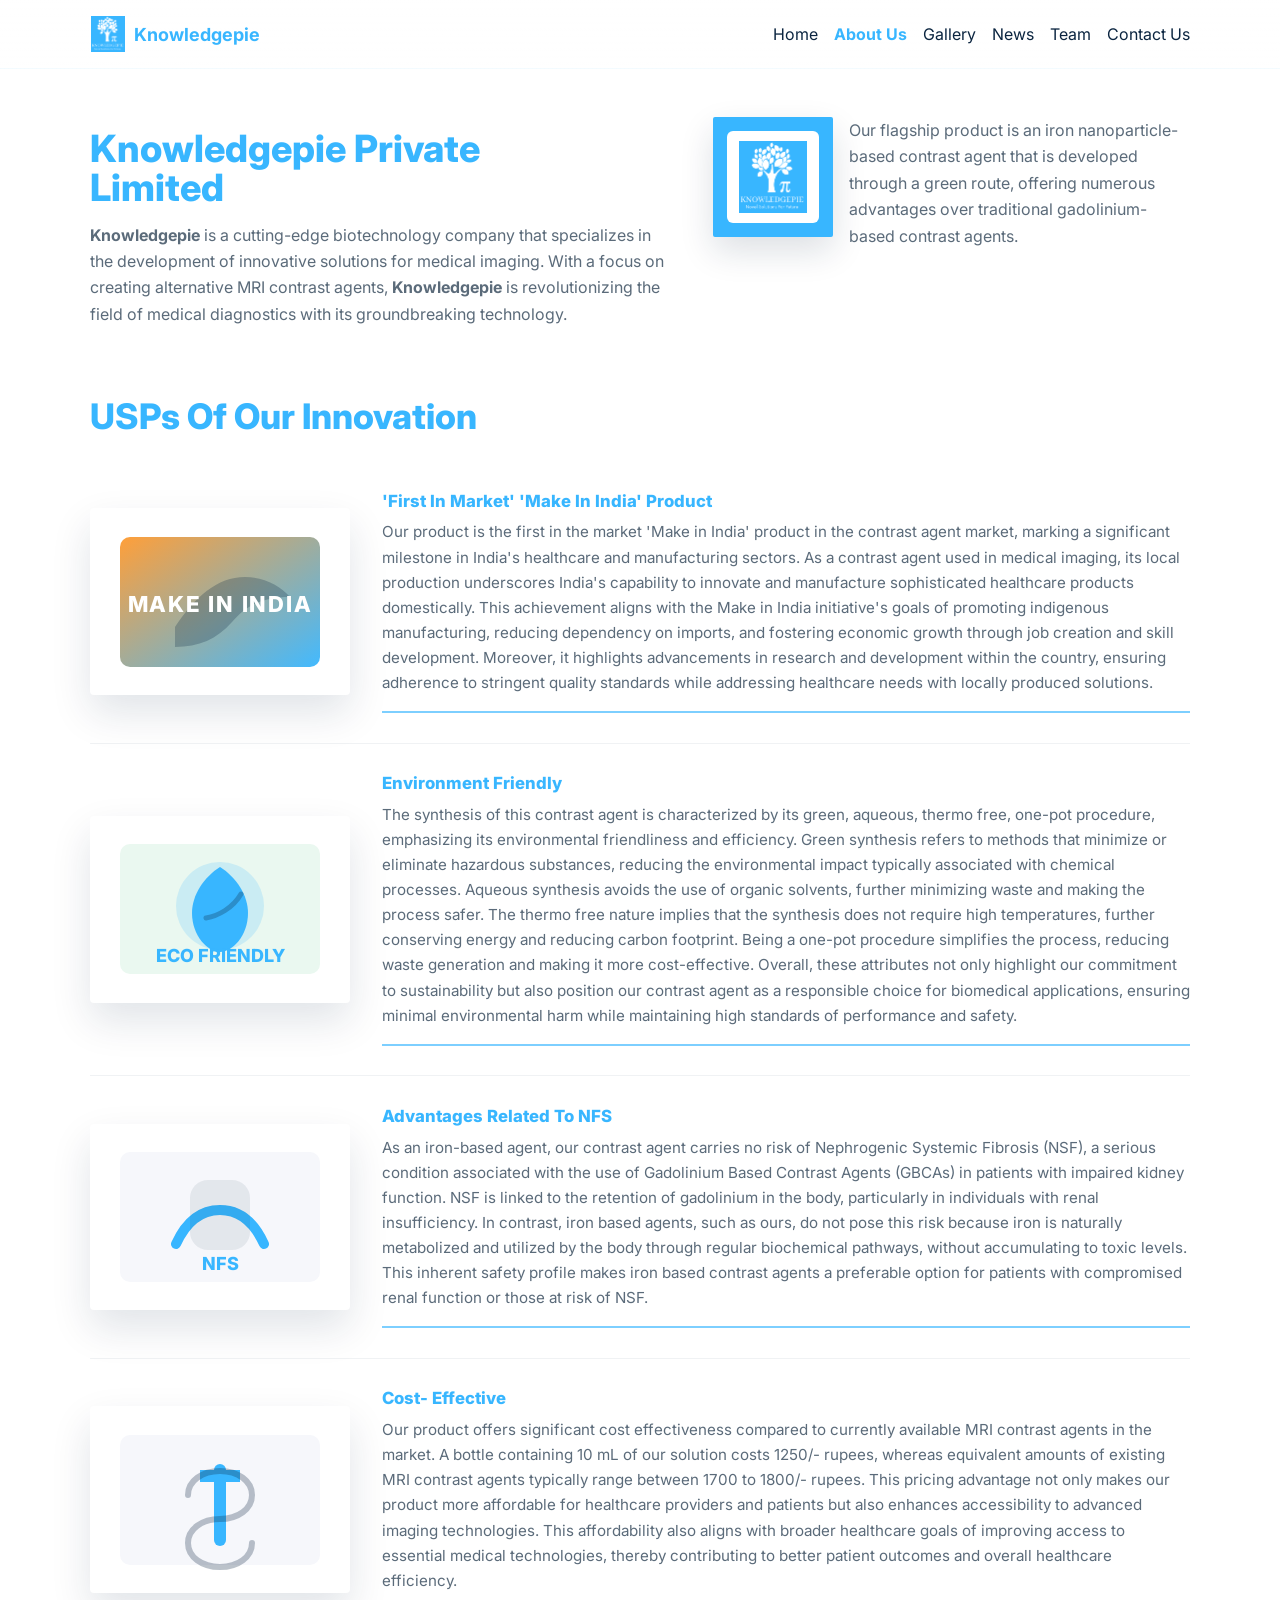
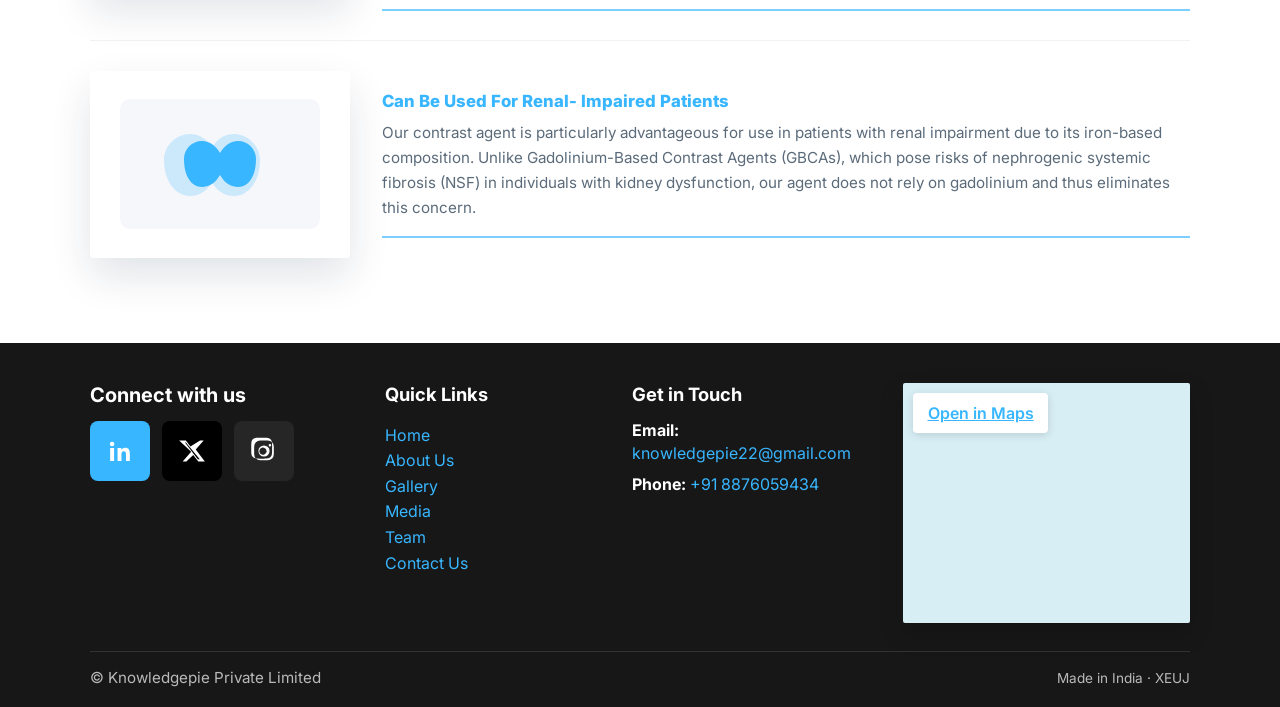
==== about.html @ c843dbf9 "first commit" ====
<!doctype html>
<html lang="en">
<head>
  <meta charset="utf-8" />
  <meta name="viewport" content="width=device-width,initial-scale=1" />
  <title>About Us - Knowledgepie</title>
  <link rel="preconnect" href="https://fonts.gstatic.com" crossorigin>
  <link href="https://fonts.googleapis.com/css2?family=Inter:wght@300;400;600;700;800&display=swap" rel="stylesheet">
  <link rel="stylesheet" href="css/style.css">
</head>
<body class="page-about">
  <header class="site-header">
    <div class="container header-inner">
      <a class="brand" href="index.html">
        <img src="media/logo.png" alt="Knowledgepie logo" class="brand-logo">
        <span class="brand-text">Knowledgepie</span>
      </a>
      <button id="navToggle" class="nav-toggle" type="button" aria-label="Open menu" aria-expanded="false" aria-controls="siteNav">
        <span class="nav-toggle-icon nav-toggle-menu" aria-hidden="true">☰</span>
        <span class="nav-toggle-icon nav-toggle-close" aria-hidden="true">✕</span>
      </button>
      <nav id="siteNav" class="site-nav">
        <a href="index.html">Home</a>
        <a href="about.html">About Us</a>
        <a href="gallery.html">Gallery</a>
        <a href="news.html">News</a>
        <a href="team.html">Team</a>
        <a href="contact.html">Contact Us</a>
      </nav>
    </div>
  </header>

  <main>
    

    <section class="about-intro">
      <div class="container about-intro-grid">
        <div>
         
          <h2 class="about-title">Knowledgepie Private<br>Limited</h2>
          <p class="about-intro-lead"><strong>Knowledgepie</strong> is a cutting-edge biotechnology company that specializes in
            the development of innovative solutions for medical imaging. With a focus on creating alternative MRI contrast
            agents, <strong>Knowledgepie</strong> is revolutionizing the field of medical diagnostics with its groundbreaking technology.</p>
        </div>

        <div class="about-logo-panel">
          <div class="about-logo-box" aria-label="Knowledgepie logo">
            <img src="media/logo.png" alt="Knowledgepie logo">
          </div>
          <p class="about-logo-copy">Our flagship product is an iron nanoparticle-based contrast agent that is developed through a green route, offering
            numerous advantages over traditional gadolinium-based contrast agents.</p>
        </div>
      </div>
    </section>

    <section class="about-usps" aria-label="USPs of our innovation">
      <div class="container">
        <h2>USPs Of Our Innovation</h2>

        <article class="usp-item">
          <div class="usp-media" aria-hidden="true">
            <svg viewBox="0 0 220 150" role="img" focusable="false" aria-label="Make in India">
              <defs>
                <linearGradient id="g1" x1="0" x2="1" y1="0" y2="1">
                  <stop offset="0" stop-color="#ff9a2f" />
                  <stop offset="1" stop-color="#38b6ff" />
                </linearGradient>
              </defs>
              <rect x="10" y="10" width="200" height="130" rx="10" fill="url(#g1)" opacity=".95" />
              <path d="M65 100c20-30 42-50 70-50 18 0 35 8 45 20-30 0-45 10-58 25-15 17-33 25-57 25z" fill="#0b2540" opacity=".25" />
              <text x="110" y="85" text-anchor="middle" font-size="22" font-weight="800" fill="#ffffff" style="letter-spacing:.08em">MAKE IN INDIA</text>
            </svg>
          </div>
          <div class="usp-content">
            <h3>'First In Market' 'Make In India' Product</h3>
            <p>Our product is the first in the market 'Make in India' product in the contrast agent market, marking a significant milestone in India's healthcare and manufacturing sectors. As a contrast agent used in medical imaging, its local production underscores India's capability to innovate and manufacture sophisticated healthcare products domestically. This achievement aligns with the Make in India initiative's goals of promoting indigenous manufacturing, reducing dependency on imports, and fostering economic growth through job creation and skill development. Moreover, it highlights advancements in research and development within the country, ensuring adherence to stringent quality standards while addressing healthcare needs with locally produced solutions.</p>
          </div>
        </article>

        <article class="usp-item">
          <div class="usp-media" aria-hidden="true">
            <svg viewBox="0 0 220 150" role="img" focusable="false" aria-label="Environment friendly">
              <rect x="10" y="10" width="200" height="130" rx="10" fill="#eaf8f0" />
              <circle cx="110" cy="72" r="44" fill="#38b6ff" opacity=".18" />
              <path d="M110 33c16 10 28 28 28 46 0 23-16 39-28 39S82 102 82 79c0-18 12-36 28-46z" fill="#38b6ff" />
              <path d="M96 84c12-2 27-10 35-24" fill="none" stroke="#0b2540" stroke-width="5" stroke-linecap="round" opacity=".28" />
              <text x="110" y="128" text-anchor="middle" font-size="18" font-weight="800" fill="#38b6ff">ECO FRIENDLY</text>
            </svg>
          </div>
          <div class="usp-content">
            <h3>Environment Friendly</h3>
            <p>The synthesis of this contrast agent is characterized by its green, aqueous, thermo free, one-pot procedure, emphasizing its environmental friendliness and efficiency. Green synthesis refers to methods that minimize or eliminate hazardous substances, reducing the environmental impact typically associated with chemical processes. Aqueous synthesis avoids the use of organic solvents, further minimizing waste and making the process safer. The thermo free nature implies that the synthesis does not require high temperatures, further conserving energy and reducing carbon footprint. Being a one-pot procedure simplifies the process, reducing waste generation and making it more cost-effective. Overall, these attributes not only highlight our commitment to sustainability but also position our contrast agent as a responsible choice for biomedical applications, ensuring minimal environmental harm while maintaining high standards of performance and safety.</p>
          </div>
        </article>

        <article class="usp-item">
          <div class="usp-media" aria-hidden="true">
            <svg viewBox="0 0 220 150" role="img" focusable="false" aria-label="NFS advantages">
              <rect x="10" y="10" width="200" height="130" rx="10" fill="#f6f7fb" />
              <path d="M66 102c10-22 24-34 44-34s34 12 44 34" fill="none" stroke="#38b6ff" stroke-width="10" stroke-linecap="round" />
              <path d="M80 56c0-10 8-18 18-18h24c10 0 18 8 18 18v34c0 10-8 18-18 18H98c-10 0-18-8-18-18V56z" fill="#0b2540" opacity=".08" />
              <text x="110" y="128" text-anchor="middle" font-size="18" font-weight="800" fill="#38b6ff">NFS</text>
            </svg>
          </div>
          <div class="usp-content">
            <h3>Advantages Related To NFS</h3>
            <p>As an iron-based agent, our contrast agent carries no risk of Nephrogenic Systemic Fibrosis (NSF), a serious condition associated with the use of Gadolinium Based Contrast Agents (GBCAs) in patients with impaired kidney function. NSF is linked to the retention of gadolinium in the body, particularly in individuals with renal insufficiency. In contrast, iron based agents, such as ours, do not pose this risk because iron is naturally metabolized and utilized by the body through regular biochemical pathways, without accumulating to toxic levels. This inherent safety profile makes iron based contrast agents a preferable option for patients with compromised renal function or those at risk of NSF.</p>
          </div>
        </article>

        <article class="usp-item">
          <div class="usp-media" aria-hidden="true">
            <svg viewBox="0 0 220 150" role="img" focusable="false" aria-label="Cost effective">
              <rect x="10" y="10" width="200" height="130" rx="10" fill="#f6f7fb" />
              <path d="M90 45h40v12H90z" fill="#38b6ff" />
              <path d="M110 45v70" stroke="#38b6ff" stroke-width="12" stroke-linecap="round" />
              <path d="M78 70c0-14 14-24 32-24s32 10 32 24-14 24-32 24-32 10-32 24 14 24 32 24 32-10 32-24" fill="none" stroke="#0b2540" stroke-width="6" stroke-linecap="round" opacity=".28" />
            </svg>
          </div>
          <div class="usp-content">
            <h3>Cost- Effective</h3>
            <p>Our product offers significant cost effectiveness compared to currently available MRI contrast agents in the market. A bottle containing 10 mL of our solution costs 1250/- rupees, whereas equivalent amounts of existing MRI contrast agents typically range between 1700 to 1800/- rupees. This pricing advantage not only makes our product more affordable for healthcare providers and patients but also enhances accessibility to advanced imaging technologies. This affordability also aligns with broader healthcare goals of improving access to essential medical technologies, thereby contributing to better patient outcomes and overall healthcare efficiency.</p>
          </div>
        </article>

        <article class="usp-item">
          <div class="usp-media" aria-hidden="true">
            <svg viewBox="0 0 220 150" role="img" focusable="false" aria-label="Renal impaired patients">
              <rect x="10" y="10" width="200" height="130" rx="10" fill="#f6f7fb" />
              <path d="M80 45c-14 0-26 12-26 26 0 22 12 36 26 36 10 0 18-6 22-14 4 8 12 14 22 14 14 0 26-14 26-36 0-14-12-26-26-26-10 0-18 6-22 14-4-8-12-14-22-14z" fill="#38b6ff" opacity=".22" />
              <path d="M92 52c-10 0-18 8-18 18 0 18 8 28 18 28 8 0 14-5 18-12 4 7 10 12 18 12 10 0 18-10 18-28 0-10-8-18-18-18-8 0-14 5-18 12-4-7-10-12-18-12z" fill="#38b6ff" />
            </svg>
          </div>
          <div class="usp-content">
            <h3>Can Be Used For Renal- Impaired Patients</h3>
            <p>Our contrast agent is particularly advantageous for use in patients with renal impairment due to its iron-based composition. Unlike Gadolinium-Based Contrast Agents (GBCAs), which pose risks of nephrogenic systemic fibrosis (NSF) in individuals with kidney dysfunction, our agent does not rely on gadolinium and thus eliminates this concern.</p>
          </div>
        </article>
      </div>
    </section>
  </main>

  <footer class="site-footer">
    <div class="container footer-grid">
      <section class="footer-col footer-social" aria-labelledby="footer-connect-title">
        <h2 id="footer-connect-title">Connect with us</h2>
        <div class="social-links" aria-label="Social links">
          <a class="social-link linkedin" href="#" aria-label="LinkedIn">
            <svg viewBox="0 0 24 24" aria-hidden="true"><path d="M6.94 20.5H3.56V9.49h3.38V20.5ZM5.25 8a1.96 1.96 0 1 1 0-3.92 1.96 1.96 0 0 1 0 3.92Zm15.25 12.5h-3.37v-5.35c0-1.28-.03-2.93-1.79-2.93-1.8 0-2.08 1.4-2.08 2.84v5.44H9.9V9.49h3.23v1.5h.05c.45-.85 1.55-1.75 3.2-1.75 3.42 0 4.05 2.25 4.05 5.18v6.08Z"/></svg>
          </a>
          <a class="social-link x" href="#" aria-label="X">
            <svg viewBox="0 0 24 24" aria-hidden="true"><path d="M18.9 3H22l-6.78 7.75L23 21h-5.58l-4.37-5.67L7.14 21H4.01l7.28-8.33L1 3h5.73l3.93 5.15L18.9 3Zm-1.95 16h1.72L6.8 4.81H5.96L16.95 19Z"/></svg>
          </a>
          <a class="social-link instagram" href="#" aria-label="Instagram">
            <svg viewBox="0 0 24 24" aria-hidden="true"><path d="M12 7.2A4.8 4.8 0 1 0 12 16.8 4.8 4.8 0 0 0 12 7.2Zm0 7.92A3.12 3.12 0 1 1 12 9.12a3.12 3.12 0 0 1 0 6Zm6.15-8.13a1.08 1.08 0 1 1-2.16 0 1.08 1.08 0 0 1 2.16 0ZM20.4 8.4a5.4 5.4 0 0 0-1.47-3.82A5.4 5.4 0 0 0 15.1 3.1C13.91 3.05 10.09 3.05 8.9 3.1A5.4 5.4 0 0 0 5.07 4.58 5.4 5.4 0 0 0 3.6 8.4c-.05 1.19-.05 5.01 0 6.2a5.4 5.4 0 0 0 1.47 3.82A5.4 5.4 0 0 0 8.9 19.9c1.19.05 5.01.05 6.2 0a5.4 5.4 0 0 0 3.83-1.47 5.4 5.4 0 0 0 1.47-3.82c.05-1.19.05-5.01 0-6.2Zm-1.94 7.52a3.83 3.83 0 0 1-2.16 2.16c-1.5.6-5.07.46-6.3.46s-4.8.13-6.3-.46a3.83 3.83 0 0 1-2.16-2.16c-.6-1.5-.46-5.07-.46-6.3s-.13-4.8.46-6.3a3.83 3.83 0 0 1 2.16-2.16c1.5-.6 5.07-.46 6.3-.46s4.8-.13 6.3.46a3.83 3.83 0 0 1 2.16 2.16c.6 1.5.46 5.07.46 6.3s.13 4.8-.46 6.3Z"/></svg>
          </a>
        </div>
      </section>

      <nav class="footer-col footer-links" aria-labelledby="footer-links-title">
        <h2 id="footer-links-title">Quick Links</h2>
        <a href="index.html">Home</a>
        <a href="about.html">About Us</a>
        <a href="gallery.html">Gallery</a>
        <a href="news.html">Media</a>
        <a href="team.html">Team</a>
        <a href="contact.html">Contact Us</a>
      </nav>

      <section class="footer-col footer-contact" aria-labelledby="footer-contact-title">
        <h2 id="footer-contact-title">Get in Touch</h2>
        <p><strong>Email:</strong> <a href="mailto:knowledgepie22@gmail.com">knowledgepie22@gmail.com</a></p>
        <p><strong>Phone:</strong> <a href="tel:+918876059434">+91 8876059434</a></p>
      </section>

      <section class="footer-col footer-map" aria-labelledby="footer-map-title">
        <h2 id="footer-map-title" class="sr-only">Map</h2>
        <div class="map-link">
          <a class="map-button" href="https://www.google.com/maps/search/?api=1&query=Knowledgepie%20Private%20Limited" target="_blank" rel="noreferrer">Open in Maps</a>
          <iframe
            title="Knowledgepie location preview"
            src="https://www.openstreetmap.org/export/embed.html?bbox=94.420%2C26.620%2C94.560%2C26.780&layer=mapnik"
            loading="lazy"
            referrerpolicy="no-referrer-when-downgrade"></iframe>
        </div>
      </section>
    </div>
    <div class="container footer-bottom">
      <div>© Knowledgepie Private Limited</div>
      <div class="small">Made in India · XEUJ</div>
    </div>
  </footer>

  <script src="js/main.js"></script>
</body>
</html>
---- css/style.css ----
:root{
  --color-primary:rgba(56, 182, 255, 1);
  --color-accent:#2ecc71;
  --color-surface:#f8f9ff;
  --color-text:#0b2540;
  --color-muted:#5b6b7a;
  --radius:10px;
  --max-width:1100px;
  font-size:16px;
}
*{box-sizing:border-box}
html,body{height:100%}
body{
  margin:0;
  font-family:Inter,system-ui,-apple-system,Segoe UI,Roboto,"Helvetica Neue",Arial;
  color:var(--color-text);
  background:var(--color-surface);
  -webkit-font-smoothing:antialiased;
}
.container{width:90%;max-width:var(--max-width);margin:0 auto}
.site-header{background:linear-gradient(180deg,rgba(255,255,255,0.96),rgba(255,255,255,0.92));position:sticky;top:0;z-index:40;border-bottom:1px solid rgba(56, 182, 255,0.06)}
.header-inner{display:flex;align-items:center;justify-content:space-between;padding:1rem 0;position:relative}
.brand{display:flex;align-items:center;gap:.5rem;font-weight:700;color:var(--color-primary);text-decoration:none;font-size:1.125rem;position:relative;z-index:70}
.brand-logo{height:36px;width:36px;object-fit:contain}
.brand-text{display:inline-block}
.nav-toggle{display:none;position:relative;z-index:70;width:2.75rem;height:2.75rem;padding:0;border:0;border-radius:8px;background:transparent;color:var(--color-primary);cursor:pointer;line-height:1}
.nav-toggle-icon{position:absolute;inset:0;display:flex;align-items:center;justify-content:center;font-size:1.4rem;transition:opacity .2s ease,transform .2s ease}
.nav-toggle-close{opacity:0;pointer-events:none;transform:scale(.85)}
.nav-toggle.is-open .nav-toggle-menu{opacity:0;pointer-events:none;transform:scale(.85)}
.nav-toggle.is-open .nav-toggle-close{opacity:1;pointer-events:auto;transform:scale(1)}
.site-nav{display:flex;align-items:center}
.site-nav a{margin-left:1rem;color:var(--color-text);text-decoration:none}
.site-nav a.active,.site-nav a[aria-current="page"]{color:var(--color-primary);font-weight:700}
.site-nav a.cta{padding:.5rem .75rem;border-radius:6px;background:var(--color-primary);color:white}
.hero{padding:3.25rem 0;background:linear-gradient(90deg,var(--color-surface),#ffffff)}
.hero-grid{display:grid;grid-template-columns:1fr 420px;gap:2rem;align-items:center}
.hero-copy h1{font-size:2rem;margin:0 0 .5rem}
.lead{color:var(--color-muted);margin:0 0 1rem}
.hero-ctas .btn{margin-right:.5rem}
.hero-visual{border-radius:14px;overflow:hidden;box-shadow:0 18px 40px rgba(11,37,64,.12)}
.hero-visual img{display:block;width:100%;height:100%;min-height:260px;object-fit:cover}
.mock-mri{height:260px;border-radius:14px;background:linear-gradient(135deg,var(--color-primary),rgba(56, 182, 255, 1));display:flex;align-items:center;justify-content:center;color:white;font-weight:700}
.page-hero{padding:2.5rem 0 1.25rem;background:linear-gradient(180deg,#ffffff,var(--color-surface))}
.page-hero-inner{max-width:760px}
.eyebrow{margin:0 0 .5rem;color:var(--color-primary);font-weight:700;letter-spacing:.08em;text-transform:uppercase;font-size:.8rem}
.page-hero h1{margin:0 0 .5rem;font-size:2.1rem;line-height:1.1}
.section{padding:2.5rem 0}
.section.alt{background:#ffffff}

/* About page */
body.page-about{background:#fff}
.about-hero{position:relative;padding:2.25rem 0;background:#0b2540;overflow:hidden}
.about-hero::before{content:"";position:absolute;inset:0;background-image:url("../media/gallery/WhatsApp%20Image%202024-09-13%20at%203.11.59%20PM.jpeg");background-size:cover;background-position:center;opacity:.9;transform:scale(1.02)}
.about-hero::after{content:"";position:absolute;inset:0;background:linear-gradient(90deg,rgba(11,37,64,.62),rgba(11,37,64,.18))}
.about-hero-inner{position:relative;min-height:150px;display:flex;flex-direction:column;justify-content:center;color:#fff}
.about-hero h1{margin:0;font-size:clamp(2.2rem,5vw,3.1rem);line-height:1.05;font-weight:800}

.about-intro{padding:3rem 0;background:#fff}
.about-intro-grid{display:grid;grid-template-columns:1.1fr .9fr;gap:2.5rem;align-items:start}
.about-kicker-row{display:flex;align-items:center;gap:1rem}
.about-kicker{margin:0;color:rgba(56, 182, 255, 1);font-size:.85rem}
.about-kicker-line{width:26px;height:2px;background:rgba(56, 182, 255, 1);border-radius:1px;display:inline-block}
.about-title{margin:.75rem 0 .85rem;font-size:clamp(1.9rem,3.5vw,2.35rem);line-height:1.05;color:rgba(56, 182, 255, 1);font-weight:800}
.about-intro-lead{margin:0;color:var(--color-muted);line-height:1.65}

.about-logo-panel{display:grid;grid-template-columns:120px 1fr;gap:1rem;align-items:start}
.about-logo-box{width:120px;height:120px;border-radius:2px;background:rgba(56, 182, 255, 1);display:flex;align-items:center;justify-content:center;box-shadow:0 14px 34px rgba(11,37,64,.14)}
.about-logo-box img{width:92px;height:92px;object-fit:contain;background:#fff;border-radius:6px;padding:10px}
.about-logo-copy{margin:0;color:var(--color-muted);line-height:1.65}

.about-usps{padding:1.25rem 0 3.5rem;background:#fff}
.about-usps h2{margin:0 0 1.5rem;font-size:clamp(1.7rem,3vw,2.2rem);color:rgba(56, 182, 255, 1);font-weight:800}
.usp-item{display:grid;grid-template-columns:260px 1fr;gap:2rem;align-items:center;padding:1.85rem 0}
.usp-item + .usp-item{border-top:1px solid rgba(11,37,64,0.06)}
.usp-media{background:#fff;border-radius:4px;box-shadow:0 18px 40px rgba(11,37,64,.12);padding:1.15rem;display:flex;align-items:center;justify-content:center;min-height:155px}
.usp-media svg{width:100%;max-width:220px;height:auto;display:block}
.usp-content{padding-bottom:1rem;border-bottom:2px solid rgba(56, 182, 255, 0.65)}
.usp-content h3{margin:0 0 .55rem;color:rgba(56, 182, 255, 1);font-size:1.05rem;font-weight:800}
.usp-content p{margin:0;color:var(--color-muted);line-height:1.65;font-size:.95rem}

@media (max-width:880px){
  .about-intro-grid{grid-template-columns:1fr}
  .about-logo-panel{grid-template-columns:96px 1fr}
  .about-logo-box{width:96px;height:96px}
  .about-logo-box img{width:74px;height:74px;padding:8px}
  .usp-item{grid-template-columns:1fr;gap:1rem}
  .usp-media{max-width:440px}
}
@media (max-width:520px){
  .usp-media{max-width:100%}
}
.features{display:grid;grid-template-columns:repeat(auto-fit,minmax(200px,1fr));gap:1rem;margin-top:1rem}
.features article{background:white;padding:1rem;border-radius:10px;box-shadow:0 1px 4px rgba(11,37,64,0.04)}
.team-grid{display:grid;grid-template-columns:repeat(auto-fit,minmax(180px,1fr));gap:1rem;margin-top:1rem}
.card{background:white;padding:1rem;border-radius:10px;display:flex;flex-direction:column;align-items:center;text-align:center}
.avatar{width:64px;height:64px;border-radius:50%;background:var(--color-primary);color:white;display:flex;align-items:center;justify-content:center;font-weight:700;margin-bottom:.5rem}
.news-list{margin:0;padding-left:1.25rem;color:var(--color-muted)}
.contact-grid{display:grid;grid-template-columns:1fr 360px;gap:2rem;align-items:start}
.contact-form{background:white;padding:1rem;border-radius:10px;box-shadow:0 1px 6px rgba(11,37,64,0.04)}
.contact-form label{display:block;margin-bottom:.75rem}
.contact-form span{display:block;font-weight:600;margin-bottom:.25rem}
.contact-form input,.contact-form textarea{width:100%;padding:.5rem;border:1px solid #e6eefb;border-radius:6px}
.btn{display:inline-block;padding:.6rem 1rem;border-radius:8px;text-decoration:none;border:0;cursor:pointer}
.btn.primary{background:var(--color-primary);color:#fff}
.btn.ghost{background:transparent;border:1px solid rgba(56, 182, 255,0.12);color:var(--color-primary)}
.site-footer{padding:2.5rem 0 1.25rem;background:#171717;color:#fff}
.footer-grid{display:grid;grid-template-columns:1.1fr .9fr 1fr 1.2fr;gap:2rem;align-items:start}
.footer-col h2{margin:0 0 .85rem;font-size:1.15rem;line-height:1.2;color:#fff}
.footer-social h2{font-size:1.25rem}
.social-links{display:flex;gap:.75rem;flex-wrap:wrap}
.social-link{width:60px;height:60px;border-radius:8px;display:inline-flex;align-items:center;justify-content:center;text-decoration:none;color:#fff;transition:transform .2s ease,opacity .2s ease}
.social-link:hover{transform:translateY(-2px);opacity:.92}
.social-link svg{width:28px;height:28px;fill:currentColor}
.social-link.linkedin{background:rgba(56, 182, 255, 1)}
.social-link.x{background:#000}
.social-link.instagram{background:#262626}
.footer-links{display:flex;flex-direction:column;gap:.35rem}
.footer-links a,.footer-contact a{color:rgba(56, 182, 255, 1);text-decoration:none}
.footer-links a:hover,.footer-contact a:hover{text-decoration:underline}
.footer-contact p{margin:0 0 .45rem;line-height:1.45}
.footer-map{min-width:0}
.map-link{position:relative;display:block;border-radius:2px;overflow:hidden;min-height:240px;background:#d8eef5;text-decoration:none;color:#fff;box-shadow:0 10px 24px rgba(0,0,0,.18)}
.map-button{position:absolute;top:10px;left:10px;z-index:2;display:inline-flex;align-items:center;gap:.35rem;padding:.6rem .9rem;border-radius:4px;background:#fff;color:rgba(56, 182, 255, 1);font-weight:600;box-shadow:0 2px 8px rgba(0,0,0,.14)}
.map-link iframe{position:absolute;inset:0;width:100%;height:100%;border:0;display:block;filter:saturate(1.02) contrast(1.02)}
.footer-bottom{display:flex;justify-content:space-between;align-items:center;gap:1rem;margin-top:1.75rem;padding-top:1rem;border-top:1px solid rgba(255,255,255,.12);color:rgba(255,255,255,.7);font-size:.95rem}
.sr-only{position:absolute;width:1px;height:1px;padding:0;margin:-1px;overflow:hidden;clip:rect(0,0,0,0);white-space:nowrap;border:0}
.muted{color:var(--color-muted)}
.small{font-size:.85rem}

/* Gallery page */
body.page-gallery{background:#fff}
.gallery-page{padding:2rem 0 3rem}
.gallery-page h1{margin:0 0 1.5rem;font-size:2rem;font-weight:800;color:#111}
.gallery-grid{display:grid;grid-template-columns:repeat(3,1fr);gap:1rem}
.gallery-item{position:relative;margin:0;padding:0;border:0;border-radius:4px;overflow:hidden;cursor:pointer;background:#e8eef5;text-align:left;aspect-ratio:1;transition:box-shadow .2s ease,transform .2s ease}
.gallery-item:hover,.gallery-item:focus-visible{box-shadow:0 8px 24px rgba(11,37,64,.14);transform:translateY(-2px);outline:2px solid rgba(56, 182, 255,.35);outline-offset:2px}
.gallery-item img{width:100%;height:100%;object-fit:cover;display:block;transition:transform .25s ease}
.gallery-item:hover img{transform:scale(1.03)}
.gallery-item-caption{position:absolute;left:0;right:0;bottom:0;padding:.55rem .65rem;font-size:.78rem;line-height:1.35;color:#fff;background:linear-gradient(transparent,rgba(0,0,0,.72))}
.gallery-loading,.gallery-empty{grid-column:1/-1;text-align:center;color:var(--color-muted);padding:2rem}
body.gallery-modal-open{overflow:hidden}
.gallery-lightbox{position:fixed;inset:0;z-index:100;display:flex;align-items:center;justify-content:center;padding:1rem}
.gallery-lightbox[hidden]{display:none}
.gallery-lightbox-backdrop{position:absolute;inset:0;background:rgba(11,37,64,.82);backdrop-filter:blur(3px)}
.gallery-lightbox-dialog{position:relative;width:min(1100px,100%);max-height:min(92vh,920px);display:flex;align-items:center;justify-content:center;gap:.5rem}
.gallery-lightbox-figure{margin:0;max-width:min(920px,100%);max-height:min(88vh,860px);display:flex;flex-direction:column;align-items:center}
.gallery-lightbox-figure img{max-width:100%;max-height:min(78vh,760px);width:auto;height:auto;object-fit:contain;display:block;border-radius:6px;box-shadow:0 20px 50px rgba(0,0,0,.35)}
.gallery-lightbox-figure figcaption{margin-top:.75rem;padding:0 .5rem;color:#fff;font-size:.95rem;line-height:1.45;text-align:center;max-width:720px}
.gallery-lightbox-figure figcaption[hidden]{display:none}
.gallery-lightbox-close{position:absolute;top:-2.75rem;right:0;z-index:3;width:2.5rem;height:2.5rem;border:0;border-radius:50%;background:rgba(255,255,255,.95);color:#111;font-size:1.5rem;line-height:1;cursor:pointer}
.gallery-lightbox-close:hover{background:#fff;color:var(--color-primary)}
.gallery-lightbox-nav{flex-shrink:0;width:2.75rem;height:2.75rem;border:0;border-radius:50%;background:rgba(255,255,255,.92);color:#111;font-size:1.35rem;line-height:1;cursor:pointer;box-shadow:0 2px 10px rgba(0,0,0,.2)}
.gallery-lightbox-nav:hover:not(:disabled){background:#fff;color:var(--color-primary)}
.gallery-lightbox-nav:disabled{opacity:.35;cursor:default}

@media (max-width:880px){
  .hero-grid{grid-template-columns:1fr}
  .contact-grid{grid-template-columns:1fr}
  .footer-grid{grid-template-columns:1fr 1fr;gap:1.5rem}
  .footer-bottom{flex-direction:column;align-items:flex-start}
  .nav-toggle{display:block}
  .nav-toggle.is-open{color:#fff}
  .site-nav{position:fixed;inset:0;width:100%;height:100%;min-height:100vh;min-height:100dvh;display:none;flex-direction:column;align-items:center;justify-content:center;padding:5rem 1.5rem 2rem;gap:.75rem;background:linear-gradient(180deg,rgba(56,182,255,.97),rgba(42,160,235,.97));color:#fff;z-index:60;overflow-y:auto}
  .site-nav.open{display:flex}
  .site-nav a{display:block;width:min(320px,100%);margin:0;padding:.95rem 2rem;border-radius:12px;background:rgba(255,255,255,.08);color:#fff;text-decoration:none;font-weight:600;font-size:1.05rem;text-align:center}
  .site-nav a:hover,.site-nav a:focus-visible{background:rgba(255,255,255,.16);outline:2px solid rgba(255,255,255,.35);outline-offset:2px}
  .site-nav a.active,.site-nav a[aria-current="page"]{background:#fff;color:var(--color-primary)}
  .site-nav a.cta{background:#fff;color:var(--color-primary)}
  body.nav-open{overflow:hidden}
  .site-header.nav-open{background:transparent;border-bottom-color:transparent}
  .gallery-grid{grid-template-columns:repeat(2,1fr)}
}

@media (max-width:640px){
  .footer-grid{grid-template-columns:1fr}
  .map-link{min-height:220px}
  .gallery-grid{grid-template-columns:1fr}
  .gallery-lightbox-dialog{flex-direction:column;padding-top:2.5rem}
  .gallery-lightbox-close{top:.25rem;right:.25rem}
  .gallery-lightbox-nav{width:2.25rem;height:2.25rem}
}

/* Team page */
body.page-team{background:#fff}
.team-page{padding:2rem 0 3rem}
.team-founder{display:grid;grid-template-columns:minmax(200px,27%) 1fr;gap:2rem;align-items:center;margin-bottom:3rem}
.team-founder-photo{margin:0;border-radius:4px;overflow:hidden}
.team-founder-photo img{display:block;width:100%;height:100%;min-height:320px;object-fit:cover;object-position:61% 50%}
.team-founder-label{margin:0 0 .35rem;font-size:1.05rem;font-weight:700;color:#000}
.team-founder h1{margin:0 0 1rem;font-size:2rem;line-height:1.15;color:#000}
.team-founder-bio p{margin:0 0 1rem;line-height:1.6;color:#111}
.team-founder-contact{margin-top:.5rem}
.team-founder-contact p{margin:0 0 .35rem}
.team-founder-contact a{color:var(--color-primary)}
.team-section{margin-bottom:2.5rem}
.team-section > h2{margin:0 0 1.25rem;font-size:1.75rem;font-weight:700;color:#000}
.team-cards{display:grid;grid-template-columns:repeat(3,1fr);gap:0}
.team-card{padding:2rem;color:#000;display:flex;flex-direction:column;align-items:stretch;text-align:left}
.team-card-photo{margin:0 0 1rem}
.team-card-photo img{display:block;width:100%;max-width:360px;height:auto;object-fit:cover}
.team-card h3{margin:0 0 .75rem;font-size:1rem;line-height:1.5}
.team-card hr{width:100%;margin:0 0 .85rem;border:0;border-top:1px solid rgba(0,0,0,.35)}
.team-card p{margin:0 0 1rem;line-height:1.5;flex:1}
.team-card-yellow{background:#ffe97d}
.team-card-purple{background:#d1d1e1}
.team-card-blue{background:rgba(56, 182, 255, 0.2)}
.btn-contact{display:block;width:100%;margin-top:auto;padding:.85rem 1rem;border:0;border-radius:0;background:#000;color:#fff;text-align:center;text-decoration:none;font-weight:600;font-size:1rem;cursor:pointer}
.btn-contact:hover{background:#222;color:#fff}
.advisor-card .team-card-photo img{max-width:100%}
.scroll-top{position:fixed;right:1.25rem;bottom:1.25rem;width:44px;height:44px;border:0;border-radius:4px;background:var(--color-primary);color:#fff;font-size:1.25rem;line-height:1;cursor:pointer;opacity:0;visibility:hidden;transition:opacity .2s,visibility .2s;z-index:30;box-shadow:0 4px 12px rgba(56, 182, 255,.35)}
.scroll-top.visible{opacity:1;visibility:visible}

@media (max-width:900px){
  .team-founder{grid-template-columns:1fr}
  .team-founder-photo img{min-height:280px;max-height:420px}
  .team-cards{grid-template-columns:1fr}
  .team-card-photo img{max-width:100%}
}

@media (min-width:641px) and (max-width:900px){
  .team-cards{grid-template-columns:repeat(2,1fr)}
}

/* News page */
body.page-news{background:#f3f4f6}
.news-page{padding:2rem 0 3rem}
.news-section .container{display:flex;flex-direction:column;gap:2rem}
.news-grid{display:grid;grid-template-columns:repeat(3,1fr);gap:1.5rem}
.news-card{background:#fff;border-radius:8px;overflow:hidden;box-shadow:0 2px 12px rgba(11,37,64,.08);display:flex;flex-direction:column;cursor:pointer;transition:box-shadow .2s ease,transform .2s ease;border:0;text-align:left;width:100%}
.news-card:hover,.news-card:focus-visible{box-shadow:0 8px 24px rgba(11,37,64,.14);transform:translateY(-2px);outline:2px solid rgba(56, 182, 255,.35);outline-offset:2px}
.news-card-media{display:block;aspect-ratio:16/10;overflow:hidden;background:#e8eef5;pointer-events:none}
.news-card-media img{width:100%;height:100%;object-fit:cover;display:block;transition:transform .25s ease}
.news-card:hover .news-card-media img{transform:scale(1.03)}
.news-card-body{padding:1rem 1.1rem 1.25rem;flex:1;display:flex;flex-direction:column;pointer-events:none}
.news-card-title{margin:0 0 .45rem;font-size:1.05rem;line-height:1.35;font-weight:700;color:#111}
.news-card-meta{margin:0 0 .65rem;font-size:.85rem;color:var(--color-primary)}
.news-card-excerpt{margin:0;font-size:.9rem;line-height:1.55;color:var(--color-muted);flex:1}
body.news-modal-open{overflow:hidden}
.news-modal{position:fixed;inset:0;z-index:100;display:flex;align-items:center;justify-content:center;padding:1.25rem}
.news-modal[hidden]{display:none}
.news-modal-backdrop{position:absolute;inset:0;background:rgba(11,37,64,.65);backdrop-filter:blur(2px)}
.news-modal-dialog{position:relative;width:min(920px,100%);max-height:min(90vh,900px);background:#fff;border-radius:12px;box-shadow:0 24px 60px rgba(0,0,0,.28);display:flex;flex-direction:column;overflow:hidden}
.news-modal-close{position:absolute;top:.75rem;right:.75rem;z-index:3;width:2.5rem;height:2.5rem;border:0;border-radius:50%;background:rgba(255,255,255,.95);color:#111;font-size:1.5rem;line-height:1;cursor:pointer;box-shadow:0 2px 8px rgba(0,0,0,.12)}
.news-modal-close:hover{background:#fff;color:var(--color-primary)}
.news-modal-scroll{overflow-y:auto;overscroll-behavior:contain}
.news-modal-image{width:100%;max-height:min(52vh,480px);object-fit:cover;display:block;background:#e8eef5}
.news-modal-body{padding:1.5rem 1.75rem 2rem}
.news-modal-date{display:block;margin:0 0 .5rem;font-size:.9rem;color:var(--color-primary);font-weight:600}
.news-modal-title{margin:0 0 1rem;font-size:clamp(1.35rem,2.5vw,1.85rem);line-height:1.25;color:#111}
.news-modal-content p{margin:0 0 1rem;font-size:1rem;line-height:1.65;color:#333}
.news-modal-content p:last-child{margin-bottom:0}
.news-modal-gallery{margin-top:1.75rem;padding-top:1.5rem;border-top:1px solid #e6eefb}
.news-modal-gallery[hidden]{display:none}
.news-modal-gallery-title{margin:0 0 1rem;font-size:1.1rem;font-weight:700;color:#111}
.news-modal-gallery-grid{display:grid;grid-template-columns:repeat(auto-fill,minmax(220px,1fr));gap:1rem}
.news-modal-gallery-item{margin:0;border-radius:8px;overflow:hidden;background:#f0f4f8;box-shadow:0 2px 8px rgba(11,37,64,.08)}
.news-modal-gallery-item img{width:100%;aspect-ratio:4/3;object-fit:cover;display:block}
.news-modal-gallery-item figcaption{padding:.5rem .65rem;font-size:.8rem;line-height:1.4;color:var(--color-muted);background:#fff}
.news-modal-image[hidden]{display:none}
.news-loading,.news-empty{grid-column:1/-1;text-align:center;padding:2rem}
.news-pagination{display:flex;align-items:center;justify-content:center;gap:.5rem;flex-wrap:wrap}
.news-pagination-pages{display:flex;align-items:center;gap:.35rem}
.news-page-btn,.news-pagination-next{border:0;background:transparent;color:var(--color-primary);font:inherit;cursor:pointer;padding:.35rem .55rem;text-decoration:none}
.news-page-btn{min-width:2rem;min-height:2rem;border-radius:4px;font-weight:600}
.news-page-btn.is-active{background:var(--color-primary);color:#fff}
.news-page-btn:hover:not(.is-active),.news-pagination-next:hover{text-decoration:underline}
.news-pagination-next{font-weight:600;padding-left:.75rem}

@media (max-width:960px){
  .news-grid{grid-template-columns:repeat(2,1fr)}
}
@media (max-width:640px){
  .news-grid{grid-template-columns:1fr}
  .news-page{padding:1.25rem 0 2rem}
  .news-modal{padding:.75rem}
  .news-modal-body{padding:1.1rem 1.15rem 1.5rem}
  .news-modal-close{top:.5rem;right:.5rem}
}

/* Contact page (matches provided design) */
body.page-contact{background:#f5f8ff}

.contact-page{padding:2.5rem 0 4rem}
.contact-layout{
  display:grid;
  grid-template-columns:minmax(0,1fr) minmax(340px,560px);
  gap:2.5rem;
  align-items:start;
}

.contact-heading{
  margin:0;
  font-size:clamp(1.8rem,3vw,2.3rem);
  font-weight:800;
  letter-spacing:-.01em;
}
.contact-underline{
  width:56px;
  height:4px;
  margin:1rem 0 1.5rem;
  background:var(--color-primary);
  border-radius:3px;
}

.contact-info{display:flex;flex-direction:column;gap:1.35rem}
.contact-info-item{display:flex;gap:1rem;align-items:flex-start}
.contact-info-icon{
  width:60px;
  height:60px;
  border-radius:14px;
  background:#e7f0ff;
  color:var(--color-primary);
  display:flex;
  align-items:center;
  justify-content:center;
  box-shadow:0 10px 20px rgba(11,37,64,.06);
}
.contact-info-icon svg{width:26px;height:26px}
.contact-info-kicker{
  font-size:.75rem;
  letter-spacing:.14em;
  text-transform:uppercase;
  color:#6b7b8b;
  font-weight:700;
  margin:0 0 .25rem;
}
.contact-info-value{
  color:#0b2540;
  text-decoration:none;
  font-weight:700;
  font-size:1.05rem;
  line-height:1.4;
  word-break:break-word;
}
.contact-info-value:hover{text-decoration:underline}
.contact-info-lines{display:flex;flex-direction:column;gap:.25rem}

.contact-address-grid{
  margin-top:2.1rem;
  display:grid;
  grid-template-columns:repeat(2,minmax(0,1fr));
  gap:1.25rem;
}
.contact-address-card{
  background:#fff;
  border:1px solid rgba(11,37,64,.12);
  border-radius:14px;
  padding:1.25rem 1.25rem 1.15rem;
  box-shadow:0 18px 40px rgba(11,37,64,.08);
}
.contact-address-head{display:flex;gap:.65rem;align-items:center;margin-bottom:.8rem}
.contact-address-icon{
  width:34px;
  height:34px;
  border-radius:10px;
  background:#f0f6ff;
  color:var(--color-primary);
  display:flex;
  align-items:center;
  justify-content:center;
}
.contact-address-icon svg{width:18px;height:18px}
.contact-address-title{margin:0;font-size:1rem;font-weight:800;color:#0b2540}
.contact-address-text{margin:0;font-style:normal;color:#3b4b5a;line-height:1.6}

.contact-maps-btn{
  margin-top:1rem;
  background:var(--color-primary);
  color:#fff;
  padding:.7rem 1rem;
  border-radius:10px;
  font-weight:800;
}
.contact-maps-btn:hover{filter:brightness(.95)}

.contact-form-card{
  background:#fff;
  border:1px solid rgba(11,37,64,.14);
  border-radius:14px;
  padding:2rem 2rem 1.6rem;
  box-shadow:0 22px 55px rgba(11,37,64,.12);
}
.form-field{margin-bottom:1.15rem}
.form-field label{display:block;font-weight:700;color:#5b6b7a;font-size:.9rem;margin:0 0 .45rem}
.form-field input,.form-field textarea{
  width:100%;
  padding:.9rem 1rem;
  border:1px solid #c9d8f3;
  background:#eaf2ff;
  border-radius:8px;
  font:inherit;
  color:#0b2540;
}
.form-field textarea{resize:vertical;min-height:140px}
.form-field input:focus,.form-field textarea:focus{outline:2px solid rgba(56, 182, 255,.25);outline-offset:2px}

.contact-submit{
  width:100%;
  display:flex;
  align-items:center;
  justify-content:center;
  gap:.75rem;
  padding:1.05rem 1rem;
  border:0;
  border-radius:10px;
  background:#035bb0;
  color:#fff;
  font:inherit;
  font-weight:800;
  cursor:pointer;
  box-shadow:0 12px 24px rgba(3,91,176,.25);
}
.contact-submit:hover{background:rgba(40, 160, 230, 1)}
.contact-submit-arrow{font-weight:900}

.contact-note{
  margin:.9rem 0 0;
  text-align:center;
  color:#7a8694;
  font-size:.88rem;
  font-style:italic;
}

body.page-contact .scroll-top{background:var(--color-primary)}

@media (max-width:960px){
  .contact-layout{grid-template-columns:1fr}
  .contact-form-card{padding:1.6rem 1.35rem}
}

@media (max-width:720px){
  .contact-address-grid{grid-template-columns:1fr}
  .contact-info-icon{width:54px;height:54px;border-radius:12px}
}

/* Homepage */
body.page-home{background:#fff}
.home-main{padding:0}
.home-section{padding:clamp(2.5rem,5vw,4rem) 0}
.home-section.alt{background:var(--color-surface)}
.home-section-title{margin:0 0 1.75rem;font-size:clamp(1.6rem,3vw,2.1rem);font-weight:800;color:var(--color-primary);line-height:1.15}

.home-banner{position:relative;min-height:100vh;min-height:100dvh;overflow:hidden;background:#0b2540}
.home-banner-track{position:relative;width:100%;height:100%;min-height:inherit}
.home-banner-slide{position:absolute;inset:0;margin:0;opacity:0;visibility:hidden;transition:opacity .6s ease,visibility .6s ease;z-index:0}
.home-banner-slide.is-active{opacity:1;visibility:visible;z-index:1}
.home-banner-slide img{width:100%;height:100%;min-height:100vh;min-height:100dvh;object-fit:cover;display:block}
.home-banner-overlay{position:absolute;inset:0;display:flex;align-items:center;justify-content:center;padding:clamp(2rem,6vw,4rem);text-align:center;background:linear-gradient(180deg,rgba(30,120,200,.4) 0%,rgba(11,37,64,.58) 50%,rgba(11,37,64,.48) 100%)}
.home-banner-text{margin:0;max-width:min(960px,92%);font-size:clamp(1.5rem,3.8vw,2.75rem);font-weight:800;line-height:1.25;color:#fff;text-shadow:0 2px 28px rgba(0,0,0,.45)}
.home-banner .home-carousel-btn{position:absolute;top:50%;transform:translateY(-50%);z-index:5}
.home-banner-prev{left:clamp(.5rem,2vw,1.25rem)}
.home-banner-next{right:clamp(.5rem,2vw,1.25rem)}
.home-banner-dots{position:absolute;bottom:1.25rem;left:50%;transform:translateX(-50%);display:flex;gap:.5rem;z-index:5}
.home-banner-dots button{width:10px;height:10px;padding:0;border:0;border-radius:50%;background:rgba(255,255,255,.45);cursor:pointer;transition:transform .2s,background .2s}
.home-banner-dots button.is-active{background:#fff;transform:scale(1.15)}
.home-carousel-btn{width:3rem;height:3rem;border:0;border-radius:50%;background:rgba(255,255,255,.92);color:var(--color-text);font-size:1.75rem;line-height:1;cursor:pointer;box-shadow:0 4px 20px rgba(11,37,64,.2);transition:background .2s,color .2s,transform .2s}
.home-carousel-btn:hover{background:#fff;color:var(--color-primary);transform:translateY(-50%) scale(1.05)}
.home-banner .home-carousel-btn:hover{transform:translateY(-50%) scale(1.05)}

.home-intro-grid{display:grid;grid-template-columns:1fr 1fr;gap:clamp(1.5rem,4vw,3rem);align-items:stretch}
.home-intro-col{display:flex;flex-direction:column}
.home-about{text-align:center;justify-content:center}
.home-about h2{margin:.25rem 0 1rem;font-size:clamp(1.75rem,3.5vw,2.35rem);font-weight:800;color:var(--color-primary)}
.home-about-lead{margin:0;font-size:1.05rem;line-height:1.7;color:var(--color-muted)}
.home-xeuj-card{height:100%;padding:clamp(1.5rem,4vw,2.5rem);background:linear-gradient(135deg,rgba(56,182,255,.08),#fff);border-radius:var(--radius);border:1px solid rgba(56,182,255,.12);box-shadow:0 18px 40px rgba(11,37,64,.06)}
.home-xeuj-card h2{margin:.25rem 0 .75rem;font-size:clamp(1.75rem,3vw,2.2rem);color:var(--color-primary)}
.home-xeuj-card p{margin:0;line-height:1.65;color:var(--color-text)}

.home-mission-tech-grid{display:grid;grid-template-columns:1fr minmax(220px,360px);gap:clamp(1.5rem,4vw,3rem);align-items:center}
.home-mission-tech-copy{display:grid;gap:1.25rem}
.home-pillar{background:#fff;padding:1.35rem 1.5rem;border-radius:var(--radius);border-left:4px solid var(--color-primary);box-shadow:0 8px 24px rgba(11,37,64,.06)}
.home-pillar h3{margin:0 0 .6rem;font-size:1.15rem;color:var(--color-primary)}
.home-pillar p{margin:0;line-height:1.65;color:var(--color-muted)}
.home-mission-tech-visual img{width:100%;max-width:320px;margin:0 auto;display:block;border-radius:var(--radius);box-shadow:0 18px 40px rgba(11,37,64,.1);background:#fff;padding:1.5rem}

.home-uniqueness-grid{display:grid;grid-template-columns:repeat(3,1fr);gap:1.5rem}
.home-unique-card{background:#fff;border-radius:var(--radius);overflow:hidden;box-shadow:0 10px 28px rgba(11,37,64,.08);display:flex;flex-direction:column;height:100%}
.home-unique-media{aspect-ratio:4/3;overflow:hidden;background:#e8eef5}
.home-unique-media img{width:100%;height:100%;object-fit:cover;display:block}
.home-unique-card h3{margin:1rem 1.1rem .5rem;font-size:1.05rem;color:var(--color-primary)}
.home-unique-card p{margin:0 1.1rem 1.25rem;line-height:1.6;color:var(--color-muted);flex:1}

.home-partners-carousel{overflow:hidden;mask-image:linear-gradient(90deg,transparent,#000 8%,#000 92%,transparent);-webkit-mask-image:linear-gradient(90deg,transparent,#000 8%,#000 92%,transparent)}
.home-partners-track{display:flex;align-items:center;gap:2.5rem;width:max-content;will-change:transform}
.home-partners-track img{height:clamp(48px,8vw,72px);width:auto;max-width:180px;object-fit:contain;flex-shrink:0;filter:grayscale(.15);opacity:.95}

.home-applications-grid{display:grid;grid-template-columns:1fr 1fr;gap:clamp(1.5rem,4vw,3rem);align-items:center}
.home-applications-list{margin:0;padding-left:1.2rem;color:var(--color-muted);line-height:1.65}
.home-applications-list li{margin-bottom:.85rem}
.home-applications-list li:last-child{margin-bottom:0}
.home-applications-visual img{width:100%;height:auto;display:block;border-radius:var(--radius);box-shadow:0 18px 40px rgba(11,37,64,.1)}

.home-videos-carousel{position:relative;display:flex;align-items:center;gap:.75rem;max-width:900px;margin:0 auto}
.home-videos-viewport{flex:1;min-width:0;overflow:hidden;border-radius:var(--radius);box-shadow:0 18px 40px rgba(11,37,64,.12)}
.home-videos-track{position:relative}
.home-video-slide{opacity:0;visibility:hidden;height:0;overflow:hidden}
.home-video-slide.is-active{opacity:1;visibility:visible;height:auto}
.home-video-embed{position:relative;width:100%;aspect-ratio:16/9;background:#0b2540}
.home-video-embed iframe{position:absolute;inset:0;width:100%;height:100%;border:0}
.home-videos-carousel .home-carousel-btn{position:static;transform:none;flex-shrink:0}
.home-videos-carousel .home-carousel-btn:hover{transform:scale(1.05)}

.home-cta{padding:clamp(3rem,6vw,5rem) 0;background:linear-gradient(135deg,var(--color-primary),rgba(42,160,235,1));color:#fff;text-align:center}
.home-cta-inner{max-width:640px;margin:0 auto}
.home-cta h2{margin:0 0 1.25rem;font-size:clamp(1.75rem,4vw,2.5rem);font-weight:800}
.home-cta-btn{margin-bottom:2rem;background:#fff;color:var(--color-primary);font-weight:700}
.home-cta-btn:hover{filter:brightness(.96)}
.home-stats{display:flex;justify-content:center;gap:clamp(2rem,8vw,5rem);flex-wrap:wrap}
.home-stat{display:flex;flex-direction:column;gap:.25rem}
.home-stat-value{font-size:clamp(2rem,5vw,2.75rem);font-weight:800;line-height:1}
.home-stat-label{font-size:.95rem;opacity:.92;letter-spacing:.04em}

@media (max-width:960px){
  .home-intro-grid{grid-template-columns:1fr}
  .home-uniqueness-grid{grid-template-columns:1fr}
  .home-mission-tech-grid{grid-template-columns:1fr}
  .home-mission-tech-visual{order:-1}
  .home-applications-grid{grid-template-columns:1fr}
  .home-applications-visual{max-width:480px;margin:0 auto}
}

@media (max-width:640px){
  .home-banner-text{font-size:1.25rem}
  .home-carousel-btn{width:2.5rem;height:2.5rem;font-size:1.4rem}
  .home-banner-overlay{padding:1.25rem 1rem}
  .home-videos-carousel{gap:.5rem}
}
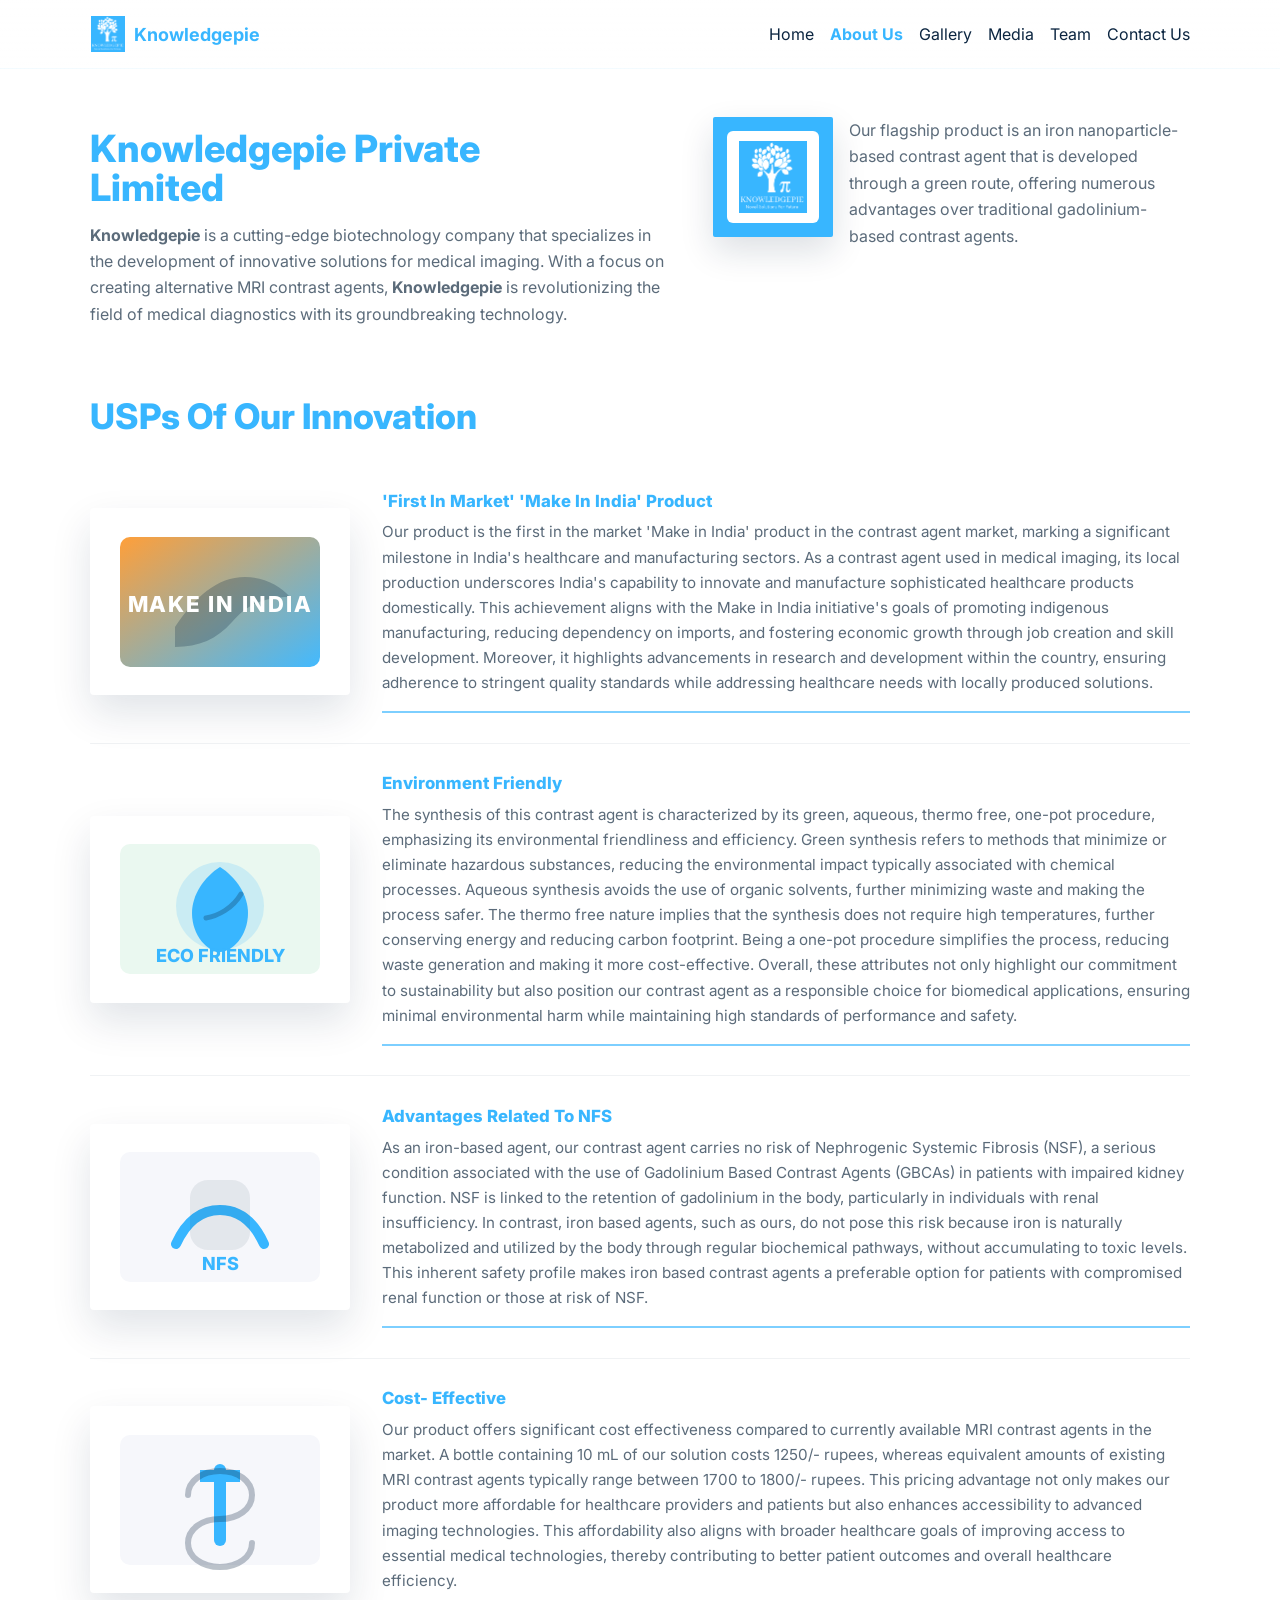
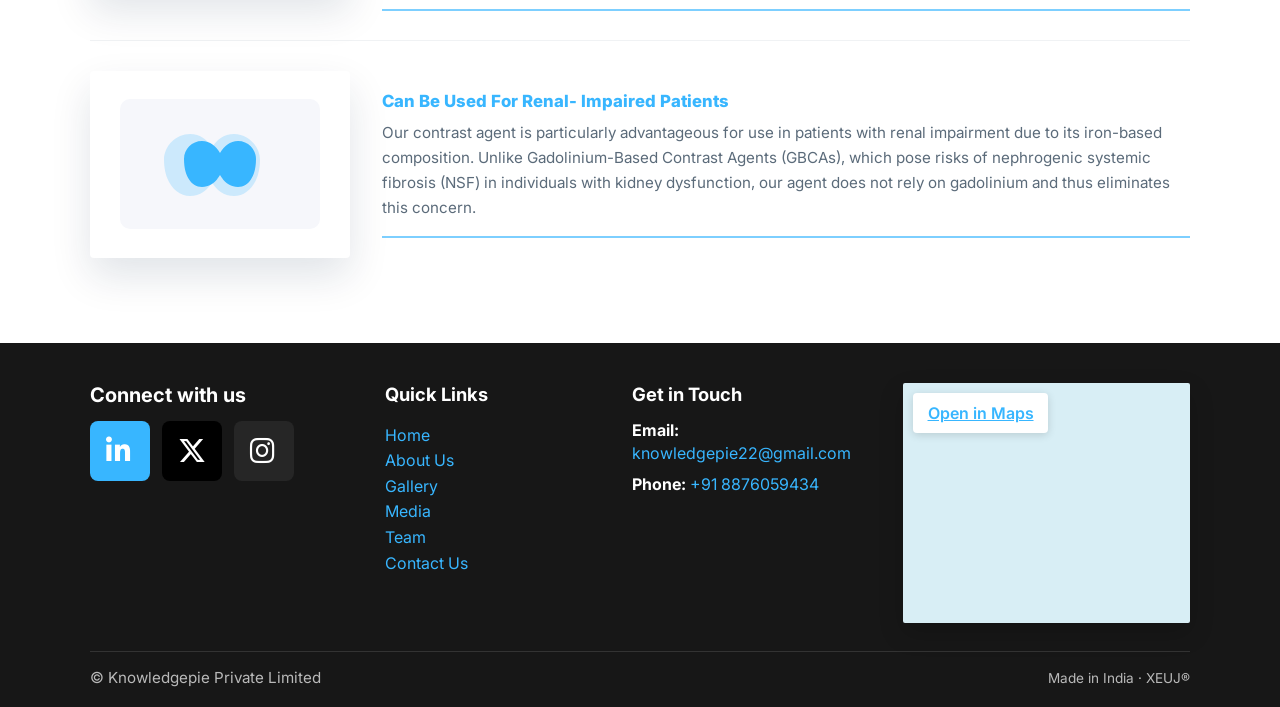
==== commit c8a66f63: "2nd commit" ====
--- a/about.html
+++ b/about.html
@@ -6,7 +6,10 @@
   <title>About Us - Knowledgepie</title>
   <link rel="preconnect" href="https://fonts.gstatic.com" crossorigin>
   <link href="https://fonts.googleapis.com/css2?family=Inter:wght@300;400;600;700;800&display=swap" rel="stylesheet">
+  <link rel="stylesheet" href="https://cdnjs.cloudflare.com/ajax/libs/font-awesome/6.5.2/css/all.min.css" crossorigin="anonymous" referrerpolicy="no-referrer" />
   <link rel="stylesheet" href="css/style.css">
+  <link rel="icon" href="media/logo.png" type="image/png">
+  <link rel="apple-touch-icon" href="media/logo.png">
 </head>
 <body class="page-about">
   <header class="site-header">
@@ -23,7 +26,7 @@
         <a href="index.html">Home</a>
         <a href="about.html">About Us</a>
         <a href="gallery.html">Gallery</a>
-        <a href="news.html">News</a>
+        <a href="media.html">Media</a>
         <a href="team.html">Team</a>
         <a href="contact.html">Contact Us</a>
       </nav>
@@ -146,13 +149,13 @@
         <h2 id="footer-connect-title">Connect with us</h2>
         <div class="social-links" aria-label="Social links">
           <a class="social-link linkedin" href="#" aria-label="LinkedIn">
-            <svg viewBox="0 0 24 24" aria-hidden="true"><path d="M6.94 20.5H3.56V9.49h3.38V20.5ZM5.25 8a1.96 1.96 0 1 1 0-3.92 1.96 1.96 0 0 1 0 3.92Zm15.25 12.5h-3.37v-5.35c0-1.28-.03-2.93-1.79-2.93-1.8 0-2.08 1.4-2.08 2.84v5.44H9.9V9.49h3.23v1.5h.05c.45-.85 1.55-1.75 3.2-1.75 3.42 0 4.05 2.25 4.05 5.18v6.08Z"/></svg>
+            <i class="fa-brands fa-linkedin-in" aria-hidden="true"></i>
           </a>
           <a class="social-link x" href="#" aria-label="X">
-            <svg viewBox="0 0 24 24" aria-hidden="true"><path d="M18.9 3H22l-6.78 7.75L23 21h-5.58l-4.37-5.67L7.14 21H4.01l7.28-8.33L1 3h5.73l3.93 5.15L18.9 3Zm-1.95 16h1.72L6.8 4.81H5.96L16.95 19Z"/></svg>
+            <i class="fa-brands fa-x-twitter" aria-hidden="true"></i>
           </a>
           <a class="social-link instagram" href="#" aria-label="Instagram">
-            <svg viewBox="0 0 24 24" aria-hidden="true"><path d="M12 7.2A4.8 4.8 0 1 0 12 16.8 4.8 4.8 0 0 0 12 7.2Zm0 7.92A3.12 3.12 0 1 1 12 9.12a3.12 3.12 0 0 1 0 6Zm6.15-8.13a1.08 1.08 0 1 1-2.16 0 1.08 1.08 0 0 1 2.16 0ZM20.4 8.4a5.4 5.4 0 0 0-1.47-3.82A5.4 5.4 0 0 0 15.1 3.1C13.91 3.05 10.09 3.05 8.9 3.1A5.4 5.4 0 0 0 5.07 4.58 5.4 5.4 0 0 0 3.6 8.4c-.05 1.19-.05 5.01 0 6.2a5.4 5.4 0 0 0 1.47 3.82A5.4 5.4 0 0 0 8.9 19.9c1.19.05 5.01.05 6.2 0a5.4 5.4 0 0 0 3.83-1.47 5.4 5.4 0 0 0 1.47-3.82c.05-1.19.05-5.01 0-6.2Zm-1.94 7.52a3.83 3.83 0 0 1-2.16 2.16c-1.5.6-5.07.46-6.3.46s-4.8.13-6.3-.46a3.83 3.83 0 0 1-2.16-2.16c-.6-1.5-.46-5.07-.46-6.3s-.13-4.8.46-6.3a3.83 3.83 0 0 1 2.16-2.16c1.5-.6 5.07-.46 6.3-.46s4.8-.13 6.3.46a3.83 3.83 0 0 1 2.16 2.16c.6 1.5.46 5.07.46 6.3s.13 4.8-.46 6.3Z"/></svg>
+            <i class="fa-brands fa-instagram" aria-hidden="true"></i>
           </a>
         </div>
       </section>
@@ -162,7 +165,7 @@
         <a href="index.html">Home</a>
         <a href="about.html">About Us</a>
         <a href="gallery.html">Gallery</a>
-        <a href="news.html">Media</a>
+        <a href="media.html">Media</a>
         <a href="team.html">Team</a>
         <a href="contact.html">Contact Us</a>
       </nav>
@@ -187,7 +190,7 @@
     </div>
     <div class="container footer-bottom">
       <div>© Knowledgepie Private Limited</div>
-      <div class="small">Made in India · XEUJ</div>
+      <div class="small">Made in India · XEUJ®</div>
     </div>
   </footer>
 
--- a/css/style.css
+++ b/css/style.css
@@ -39,11 +39,32 @@
 .hero-ctas .btn{margin-right:.5rem}
 .hero-visual{border-radius:14px;overflow:hidden;box-shadow:0 18px 40px rgba(11,37,64,.12)}
 .hero-visual img{display:block;width:100%;height:100%;min-height:260px;object-fit:cover}
+/* Home banner styles: large, readable overlay text */
+.home-banner{position:relative;overflow:hidden;min-height:420px}
+.home-banner-slide img{display:block;width:100%;height:100%;object-fit:cover}
+.home-banner-overlay{position:absolute;inset:0;display:flex;align-items:center;justify-content:center;padding:2rem;text-align:center}
+.home-banner-text{color:#fff;font-weight:800;font-size:clamp(1.6rem,4.5vw,3.4rem);line-height:1.03;max-width:1200px;padding:0 1rem;text-shadow:0 8px 30px rgba(11,37,64,.65);letter-spacing:-.01em}
+
+/* Home intro (who we are) - image left, text right */
+.home-intro-grid{display:grid;grid-template-columns:420px 1fr;gap:2.25rem;align-items:center;padding:3.25rem 0}
+.home-intro-image{width:100%;height:100%;max-height:420px;object-fit:cover;border-radius:12px;box-shadow:0 20px 40px rgba(11,37,64,.08);display:block}
+.home-about h2{margin:0 0 .6rem;font-size:clamp(1.9rem,4.5vw,3.2rem);line-height:1.02;color:var(--color-primary);font-weight:800}
+.home-about-lead{margin:0;color:var(--color-muted);line-height:1.7;font-size:1.05rem}
+.home-intro .eyebrow{margin-bottom:.6rem}
 .mock-mri{height:260px;border-radius:14px;background:linear-gradient(135deg,var(--color-primary),rgba(56, 182, 255, 1));display:flex;align-items:center;justify-content:center;color:white;font-weight:700}
 .page-hero{padding:2.5rem 0 1.25rem;background:linear-gradient(180deg,#ffffff,var(--color-surface))}
 .page-hero-inner{max-width:760px}
 .eyebrow{margin:0 0 .5rem;color:var(--color-primary);font-weight:700;letter-spacing:.08em;text-transform:uppercase;font-size:.8rem}
 .page-hero h1{margin:0 0 .5rem;font-size:2.1rem;line-height:1.1}
+.media-page{padding-bottom:1rem}
+.media-hero{background:linear-gradient(180deg,#ffffff,#f3f8ff)}
+.media-section{padding:0 0 3rem}
+.media-grid{display:grid;grid-template-columns:1fr 1fr;gap:1.5rem;align-items:start}
+.media-card{background:#fff;border-radius:14px;overflow:hidden;box-shadow:0 18px 40px rgba(11,37,64,.08);border:1px solid rgba(56,182,255,.08)}
+.media-embed{position:relative;width:100%;background:#0b2540}
+.media-embed-video{aspect-ratio:16/9}
+.media-embed-post{min-height:620px}
+.media-embed iframe{position:absolute;inset:0;width:100%;height:100%;border:0;display:block}
 .section{padding:2.5rem 0}
 .section.alt{background:#ffffff}
 
@@ -110,7 +131,8 @@
 .social-links{display:flex;gap:.75rem;flex-wrap:wrap}
 .social-link{width:60px;height:60px;border-radius:8px;display:inline-flex;align-items:center;justify-content:center;text-decoration:none;color:#fff;transition:transform .2s ease,opacity .2s ease}
 .social-link:hover{transform:translateY(-2px);opacity:.92}
-.social-link svg{width:28px;height:28px;fill:currentColor}
+.social-link svg,.social-link i{width:28px;height:28px;font-size:28px;display:block;line-height:1}
+.social-link svg{fill:currentColor}
 .social-link.linkedin{background:rgba(56, 182, 255, 1)}
 .social-link.x{background:#000}
 .social-link.instagram{background:#262626}
@@ -145,16 +167,20 @@
 .gallery-lightbox-dialog{position:relative;width:min(1100px,100%);max-height:min(92vh,920px);display:flex;align-items:center;justify-content:center;gap:.5rem}
 .gallery-lightbox-figure{margin:0;max-width:min(920px,100%);max-height:min(88vh,860px);display:flex;flex-direction:column;align-items:center}
 .gallery-lightbox-figure img{max-width:100%;max-height:min(78vh,760px);width:auto;height:auto;object-fit:contain;display:block;border-radius:6px;box-shadow:0 20px 50px rgba(0,0,0,.35)}
-.gallery-lightbox-figure figcaption{margin-top:.75rem;padding:0 .5rem;color:#fff;font-size:.95rem;line-height:1.45;text-align:center;max-width:720px}
+.gallery-lightbox-figure figcaption{margin-top:.75rem;color:#fff;font-size:.95rem;line-height:1.45;text-align:center;max-width:720px}
+.gallery-lightbox-figure figcaption{background:rgba(11,37,64,0.6);padding:.6rem .9rem;border-radius:8px;margin-top:.85rem}
 .gallery-lightbox-figure figcaption[hidden]{display:none}
 .gallery-lightbox-close{position:absolute;top:-2.75rem;right:0;z-index:3;width:2.5rem;height:2.5rem;border:0;border-radius:50%;background:rgba(255,255,255,.95);color:#111;font-size:1.5rem;line-height:1;cursor:pointer}
 .gallery-lightbox-close:hover{background:#fff;color:var(--color-primary)}
-.gallery-lightbox-nav{flex-shrink:0;width:2.75rem;height:2.75rem;border:0;border-radius:50%;background:rgba(255,255,255,.92);color:#111;font-size:1.35rem;line-height:1;cursor:pointer;box-shadow:0 2px 10px rgba(0,0,0,.2)}
+.gallery-lightbox-nav{flex-shrink:0;width:2.75rem;height:2.75rem;border:0;border-radius:50%;background:rgba(255,255,255,.92);color:#111;font-size:1.35rem;line-height:1;cursor:pointer;box-shadow:0 2px 10px rgba(0,0,0,.2);position:absolute;top:50%;transform:translateY(-50%);z-index:6}
 .gallery-lightbox-nav:hover:not(:disabled){background:#fff;color:var(--color-primary)}
 .gallery-lightbox-nav:disabled{opacity:.35;cursor:default}
+.gallery-lightbox-prev{left:.5rem}
+.gallery-lightbox-next{right:.5rem}
 
 @media (max-width:880px){
   .hero-grid{grid-template-columns:1fr}
+  .home-intro-grid{grid-template-columns:1fr;gap:1.25rem;padding:2rem 0}
   .contact-grid{grid-template-columns:1fr}
   .footer-grid{grid-template-columns:1fr 1fr;gap:1.5rem}
   .footer-bottom{flex-direction:column;align-items:flex-start}
@@ -178,6 +204,11 @@
   .gallery-lightbox-dialog{flex-direction:column;padding-top:2.5rem}
   .gallery-lightbox-close{top:.25rem;right:.25rem}
   .gallery-lightbox-nav{width:2.25rem;height:2.25rem}
+  .media-grid{grid-template-columns:1fr}
+  .media-embed-post{min-height:540px}
+  /* Banner adjustments for small screens */
+  .home-banner{min-height:320px}
+  .home-banner-text{font-size:clamp(1.1rem,6vw,1.6rem)}
 }
 
 /* Team page */
@@ -447,15 +478,32 @@
 .home-banner-slide img{width:100%;height:100%;min-height:100vh;min-height:100dvh;object-fit:cover;display:block}
 .home-banner-overlay{position:absolute;inset:0;display:flex;align-items:center;justify-content:center;padding:clamp(2rem,6vw,4rem);text-align:center;background:linear-gradient(180deg,rgba(30,120,200,.4) 0%,rgba(11,37,64,.58) 50%,rgba(11,37,64,.48) 100%)}
 .home-banner-text{margin:0;max-width:min(960px,92%);font-size:clamp(1.5rem,3.8vw,2.75rem);font-weight:800;line-height:1.25;color:#fff;text-shadow:0 2px 28px rgba(0,0,0,.45)}
-.home-banner .home-carousel-btn{position:absolute;top:50%;transform:translateY(-50%);z-index:5}
+.home-banner .home-carousel-btn{position:absolute;top:50%;transform:translateY(-50%) scale(.96);z-index:5;opacity:0;pointer-events:none;transition:opacity .25s ease,transform .25s ease}
 .home-banner-prev{left:clamp(.5rem,2vw,1.25rem)}
 .home-banner-next{right:clamp(.5rem,2vw,1.25rem)}
-.home-banner-dots{position:absolute;bottom:1.25rem;left:50%;transform:translateX(-50%);display:flex;gap:.5rem;z-index:5}
+.home-banner-dots{position:absolute;bottom:1.25rem;left:50%;transform:translateX(-50%);display:flex;gap:.5rem;z-index:5;opacity:0;pointer-events:none;transition:opacity .25s ease}
 .home-banner-dots button{width:10px;height:10px;padding:0;border:0;border-radius:50%;background:rgba(255,255,255,.45);cursor:pointer;transition:transform .2s,background .2s}
 .home-banner-dots button.is-active{background:#fff;transform:scale(1.15)}
 .home-carousel-btn{width:3rem;height:3rem;border:0;border-radius:50%;background:rgba(255,255,255,.92);color:var(--color-text);font-size:1.75rem;line-height:1;cursor:pointer;box-shadow:0 4px 20px rgba(11,37,64,.2);transition:background .2s,color .2s,transform .2s}
 .home-carousel-btn:hover{background:#fff;color:var(--color-primary);transform:translateY(-50%) scale(1.05)}
 .home-banner .home-carousel-btn:hover{transform:translateY(-50%) scale(1.05)}
+
+@media (hover:hover){
+  .home-banner:hover .home-carousel-btn,
+  .home-banner:focus-within .home-carousel-btn,
+  .home-banner:hover .home-banner-dots,
+  .home-banner:focus-within .home-banner-dots{opacity:1;pointer-events:auto}
+
+  .home-banner:hover .home-carousel-btn,
+  .home-banner:focus-within .home-carousel-btn{transform:translateY(-50%) scale(1)}
+}
+
+@media (hover:none){
+  .home-banner .home-carousel-btn,
+  .home-banner-dots{opacity:1;pointer-events:auto;transform:translateY(-50%) scale(1)}
+
+  .home-banner-dots{transform:translateX(-50%)}
+}
 
 .home-intro-grid{display:grid;grid-template-columns:1fr 1fr;gap:clamp(1.5rem,4vw,3rem);align-items:stretch}
 .home-intro-col{display:flex;flex-direction:column}
@@ -480,9 +528,9 @@
 .home-unique-card h3{margin:1rem 1.1rem .5rem;font-size:1.05rem;color:var(--color-primary)}
 .home-unique-card p{margin:0 1.1rem 1.25rem;line-height:1.6;color:var(--color-muted);flex:1}
 
-.home-partners-carousel{overflow:hidden;mask-image:linear-gradient(90deg,transparent,#000 8%,#000 92%,transparent);-webkit-mask-image:linear-gradient(90deg,transparent,#000 8%,#000 92%,transparent)}
-.home-partners-track{display:flex;align-items:center;gap:2.5rem;width:max-content;will-change:transform}
-.home-partners-track img{height:clamp(48px,8vw,72px);width:auto;max-width:180px;object-fit:contain;flex-shrink:0;filter:grayscale(.15);opacity:.95}
+.home-partners-carousel{overflow:hidden;padding:1rem 0;mask-image:linear-gradient(90deg,transparent,#000 6%,#000 94%,transparent);-webkit-mask-image:linear-gradient(90deg,transparent,#000 6%,#000 94%,transparent)}
+.home-partners-track{display:flex;align-items:center;gap:clamp(2rem,4vw,3.5rem);width:max-content;will-change:transform}
+.home-partners-track img{height:clamp(72px,12vw,120px);width:auto;max-width:min(280px,28vw);object-fit:contain;flex-shrink:0;filter:grayscale(.1);opacity:1}
 
 .home-applications-grid{display:grid;grid-template-columns:1fr 1fr;gap:clamp(1.5rem,4vw,3rem);align-items:center}
 .home-applications-list{margin:0;padding-left:1.2rem;color:var(--color-muted);line-height:1.65}
@@ -490,15 +538,23 @@
 .home-applications-list li:last-child{margin-bottom:0}
 .home-applications-visual img{width:100%;height:auto;display:block;border-radius:var(--radius);box-shadow:0 18px 40px rgba(11,37,64,.1)}
 
-.home-videos-carousel{position:relative;display:flex;align-items:center;gap:.75rem;max-width:900px;margin:0 auto}
-.home-videos-viewport{flex:1;min-width:0;overflow:hidden;border-radius:var(--radius);box-shadow:0 18px 40px rgba(11,37,64,.12)}
-.home-videos-track{position:relative}
-.home-video-slide{opacity:0;visibility:hidden;height:0;overflow:hidden}
-.home-video-slide.is-active{opacity:1;visibility:visible;height:auto}
-.home-video-embed{position:relative;width:100%;aspect-ratio:16/9;background:#0b2540}
-.home-video-embed iframe{position:absolute;inset:0;width:100%;height:100%;border:0}
-.home-videos-carousel .home-carousel-btn{position:static;transform:none;flex-shrink:0}
-.home-videos-carousel .home-carousel-btn:hover{transform:scale(1.05)}
+.home-news-header{display:flex;align-items:flex-end;justify-content:space-between;gap:1rem;flex-wrap:wrap;margin-bottom:1.5rem}
+.home-news-header .home-section-title{margin-bottom:0}
+.home-news-all{font-weight:600;color:var(--color-primary);text-decoration:none;white-space:nowrap}
+.home-news-all:hover{text-decoration:underline}
+.home-news-grid{display:grid;grid-template-columns:repeat(5,1fr);gap:1.25rem}
+.home-news-grid .news-card-title{font-size:.95rem}
+.home-news-grid .news-card-excerpt{font-size:.82rem;display:-webkit-box;-webkit-box-orient:vertical;-webkit-line-clamp:3;overflow:hidden}
+.home-news-grid .news-loading,.home-news-grid .news-empty{grid-column:1/-1;text-align:center;padding:2rem}
+@media (max-width:1200px){
+  .home-news-grid{grid-template-columns:repeat(3,1fr)}
+}
+@media (max-width:768px){
+  .home-news-grid{grid-template-columns:repeat(2,1fr)}
+}
+@media (max-width:480px){
+  .home-news-grid{grid-template-columns:1fr}
+}
 
 .home-cta{padding:clamp(3rem,6vw,5rem) 0;background:linear-gradient(135deg,var(--color-primary),rgba(42,160,235,1));color:#fff;text-align:center}
 .home-cta-inner{max-width:640px;margin:0 auto}
@@ -523,5 +579,4 @@
   .home-banner-text{font-size:1.25rem}
   .home-carousel-btn{width:2.5rem;height:2.5rem;font-size:1.4rem}
   .home-banner-overlay{padding:1.25rem 1rem}
-  .home-videos-carousel{gap:.5rem}
-}
+}
